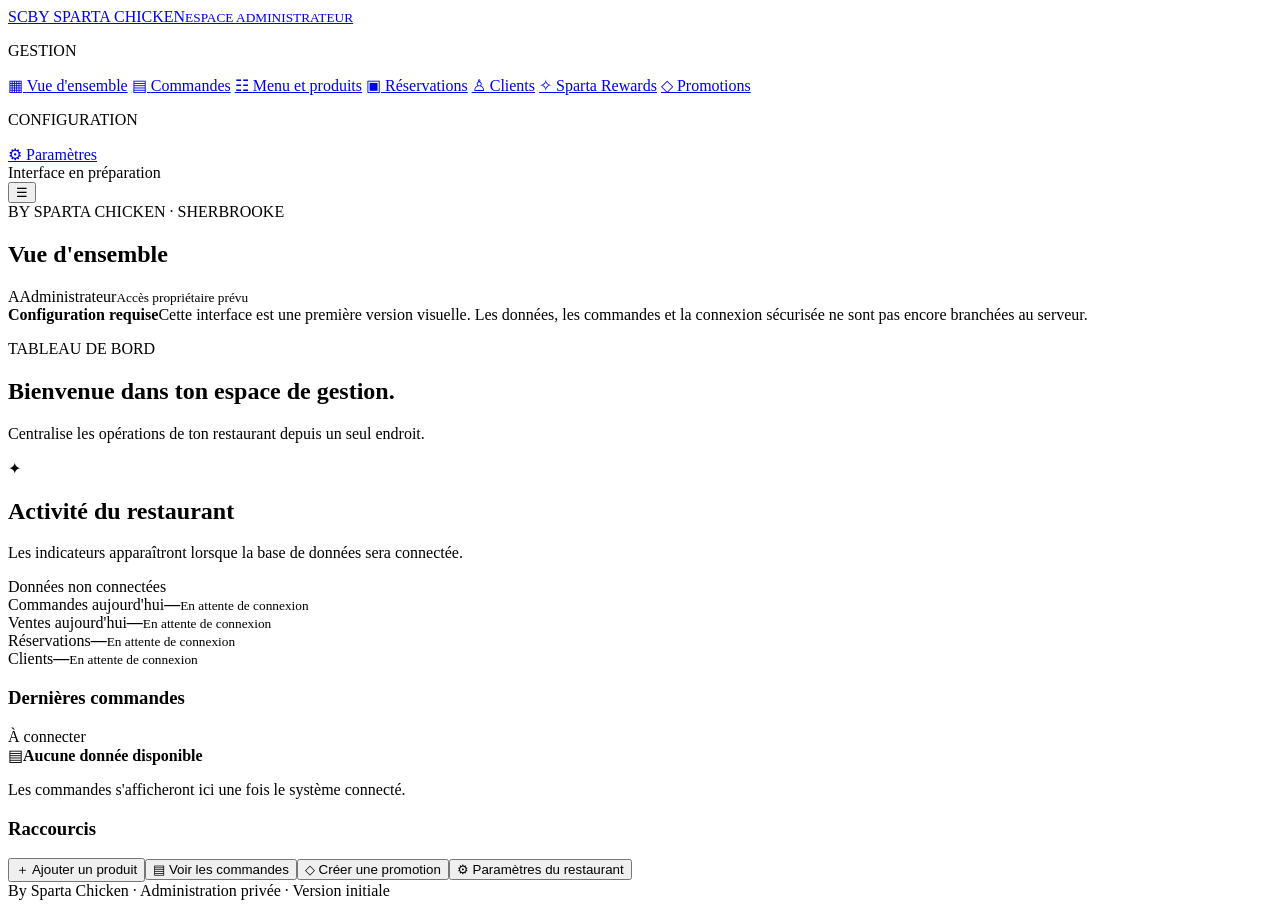
==== admin/index.html @ ffa769b5 "Add initial restaurant admin interface scaffold" ====
<!doctype html>
<html lang="fr">
<head>
  <meta charset="utf-8">
  <meta name="viewport" content="width=device-width,initial-scale=1">
  <meta name="robots" content="noindex,nofollow">
  <meta name="theme-color" content="#111111">
  <title>Administration | By Sparta Chicken</title>
  <link rel="stylesheet" href="admin.css">
</head>
<body>
  <main class="shell">
    <aside class="sidebar" id="sidebar">
      <a class="brand" href="index.html"><span class="brand-mark">SC</span><span>BY SPARTA CHICKEN<small>ESPACE ADMINISTRATEUR</small></span></a>
      <p class="nav-label">GESTION</p>
      <nav aria-label="Navigation administration">
        <a class="nav-link active" href="#overview" data-view="overview">▦ <span>Vue d'ensemble</span></a>
        <a class="nav-link" href="#orders" data-view="orders">▤ <span>Commandes</span></a>
        <a class="nav-link" href="#menu" data-view="menu">☷ <span>Menu et produits</span></a>
        <a class="nav-link" href="#reservations" data-view="reservations">▣ <span>Réservations</span></a>
        <a class="nav-link" href="#customers" data-view="customers">♙ <span>Clients</span></a>
        <a class="nav-link" href="#loyalty" data-view="loyalty">✧ <span>Sparta Rewards</span></a>
        <a class="nav-link" href="#promotions" data-view="promotions">◇ <span>Promotions</span></a>
      </nav>
      <p class="nav-label">CONFIGURATION</p>
      <nav><a class="nav-link" href="#settings" data-view="settings">⚙ <span>Paramètres</span></a></nav>
      <div class="sidebar-foot"><span class="status-dot"></span> Interface en préparation</div>
    </aside>
    <section class="main">
      <header class="topbar">
        <button class="menu-toggle" id="menuToggle" aria-label="Ouvrir le menu">☰</button>
        <div><span class="eyebrow">BY SPARTA CHICKEN · SHERBROOKE</span><h1 id="pageTitle">Vue d'ensemble</h1></div>
        <div class="admin-chip"><span class="avatar">A</span><span>Administrateur<small>Accès propriétaire prévu</small></span></div>
      </header>
      <div class="notice"><strong>Configuration requise</strong><span>Cette interface est une première version visuelle. Les données, les commandes et la connexion sécurisée ne sont pas encore branchées au serveur.</span></div>
      <section class="content" id="overview" data-panel="overview">
        <div class="welcome"><div><p class="eyebrow">TABLEAU DE BORD</p><h2>Bienvenue dans ton espace de gestion.</h2><p>Centralise les opérations de ton restaurant depuis un seul endroit.</p></div><span class="welcome-icon">✦</span></div>
        <div class="section-heading"><div><h2>Activité du restaurant</h2><p>Les indicateurs apparaîtront lorsque la base de données sera connectée.</p></div><span class="pill">Données non connectées</span></div>
        <div class="metrics">
          <article class="metric"><span>Commandes aujourd'hui</span><strong>—</strong><small>En attente de connexion</small></article>
          <article class="metric"><span>Ventes aujourd'hui</span><strong>—</strong><small>En attente de connexion</small></article>
          <article class="metric"><span>Réservations</span><strong>—</strong><small>En attente de connexion</small></article>
          <article class="metric"><span>Clients</span><strong>—</strong><small>En attente de connexion</small></article>
        </div>
        <div class="lower-grid"><article class="panel"><div class="panel-head"><h3>Dernières commandes</h3><span>À connecter</span></div><div class="empty"><span>▤</span><strong>Aucune donnée disponible</strong><p>Les commandes s'afficheront ici une fois le système connecté.</p></div></article><article class="panel"><div class="panel-head"><h3>Raccourcis</h3></div><div class="shortcuts"><button data-view="menu">＋ Ajouter un produit</button><button data-view="orders">▤ Voir les commandes</button><button data-view="promotions">◇ Créer une promotion</button><button data-view="settings">⚙ Paramètres du restaurant</button></div></article></div>
      </section>
      <section class="content placeholder" id="otherPanel" hidden><div class="welcome"><div><p class="eyebrow">ESPACE ADMINISTRATEUR</p><h2 id="otherTitle">Gestion</h2><p id="otherDescription">Ce module sera activé lors de la connexion du backend sécurisé.</p></div><span class="welcome-icon">✦</span></div><div class="panel empty-state"><span>◷</span><strong>Module en préparation</strong><p>Cette section est prévue dans l'administration. Aucune donnée fictive ni action non connectée n'est présentée comme fonctionnelle.</p></div></section>
      <footer>By Sparta Chicken · Administration privée · Version initiale</footer>
    </section>
  </main>
  <script src="admin.js"></script>
</body>
</html>
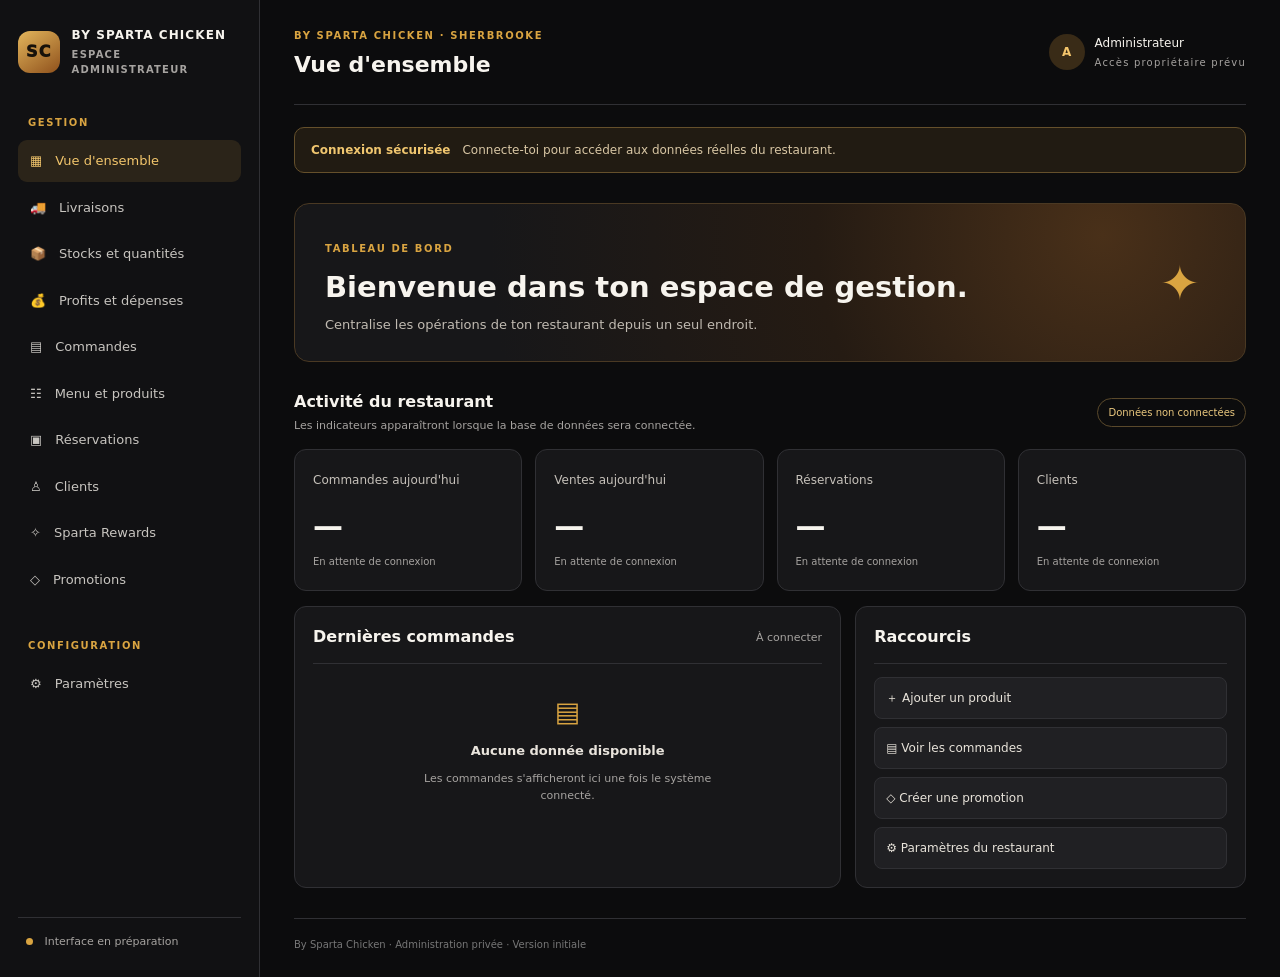
==== commit e7ae36ce: "Ajouter les sections de gestion à la navigation" ====
--- a/admin/index.html
+++ b/admin/index.html
@@ -15,6 +15,9 @@
       <p class="nav-label">GESTION</p>
       <nav aria-label="Navigation administration">
         <a class="nav-link active" href="#overview" data-view="overview">▦ <span>Vue d'ensemble</span></a>
+        <a class="nav-link" href="#deliveries" data-view="deliveries">🚚 <span>Livraisons</span></a>
+        <a class="nav-link" href="#inventory" data-view="inventory">📦 <span>Stocks et quantités</span></a>
+        <a class="nav-link" href="#profit" data-view="profit">💰 <span>Profits et dépenses</span></a>
         <a class="nav-link" href="#orders" data-view="orders">▤ <span>Commandes</span></a>
         <a class="nav-link" href="#menu" data-view="menu">☷ <span>Menu et produits</span></a>
         <a class="nav-link" href="#reservations" data-view="reservations">▣ <span>Réservations</span></a>
@@ -32,7 +35,7 @@
         <div><span class="eyebrow">BY SPARTA CHICKEN · SHERBROOKE</span><h1 id="pageTitle">Vue d'ensemble</h1></div>
         <div class="admin-chip"><span class="avatar">A</span><span>Administrateur<small>Accès propriétaire prévu</small></span></div>
       </header>
-      <div class="notice"><strong>Configuration requise</strong><span>Cette interface est une première version visuelle. Les données, les commandes et la connexion sécurisée ne sont pas encore branchées au serveur.</span></div>
+      <div class="notice" id="systemNotice"><strong>Connexion sécurisée</strong><span>Connecte-toi pour accéder aux données réelles du restaurant.</span></div>
       <section class="content" id="overview" data-panel="overview">
         <div class="welcome"><div><p class="eyebrow">TABLEAU DE BORD</p><h2>Bienvenue dans ton espace de gestion.</h2><p>Centralise les opérations de ton restaurant depuis un seul endroit.</p></div><span class="welcome-icon">✦</span></div>
         <div class="section-heading"><div><h2>Activité du restaurant</h2><p>Les indicateurs apparaîtront lorsque la base de données sera connectée.</p></div><span class="pill">Données non connectées</span></div>
--- a/admin/admin.css
+++ b/admin/admin.css
@@ -0,0 +1 @@
+:root{color-scheme:dark;--bg:#0c0c0d;--panel:#171719;--panel2:#202023;--line:#303034;--text:#f7f4ee;--muted:#a6a3a0;--gold:#d9a441;--red:#a72b25}*{box-sizing:border-box}body{margin:0;background:var(--bg);color:var(--text);font:15px/1.5 Inter,ui-sans-serif,system-ui,-apple-system,"Segoe UI",sans-serif}.shell{min-height:100vh;display:grid;grid-template-columns:260px 1fr}.sidebar{background:#111113;border-right:1px solid var(--line);padding:26px 18px;display:flex;flex-direction:column;min-height:100vh}.brand{display:flex;align-items:center;gap:12px;color:var(--text);text-decoration:none;font-size:12px;font-weight:850;letter-spacing:.09em}.brand-mark{display:grid;place-items:center;width:42px;height:42px;border-radius:12px;background:linear-gradient(145deg,#e3b65c,#8f511c);color:#17110a;font-weight:950;font-size:16px}.brand small,.admin-chip small{display:block;color:var(--muted);font-size:10px;letter-spacing:.12em;margin-top:3px}.nav-label,.eyebrow{font-size:10px;letter-spacing:.16em;color:var(--gold);font-weight:800}.nav-label{margin:38px 10px 10px}.sidebar nav{display:grid;gap:5px}.nav-link{display:flex;align-items:center;gap:13px;padding:11px 12px;border-radius:9px;color:#c8c5c0;text-decoration:none;font-size:13px}.nav-link:hover,.nav-link.active{background:#2b2419;color:#f3c66c}.sidebar-foot{margin-top:auto;padding:16px 8px 0;color:var(--muted);font-size:11px;border-top:1px solid var(--line)}.status-dot{display:inline-block;width:7px;height:7px;border-radius:50%;background:var(--gold);margin-right:8px}.main{min-width:0;padding:0 34px;max-width:1600px;width:100%;margin:auto}.topbar{height:105px;display:flex;align-items:center;justify-content:space-between;border-bottom:1px solid var(--line);gap:15px}.topbar h1{font-size:22px;margin:2px 0 0}.admin-chip{display:flex;align-items:center;gap:10px;font-size:12px}.avatar{display:grid;place-items:center;background:#392b17;color:#f4c56c;border-radius:50%;width:36px;height:36px;font-weight:800}.menu-toggle{display:none;background:none;border:1px solid var(--line);color:white;border-radius:8px;padding:8px}.notice{display:flex;gap:12px;align-items:flex-start;margin:22px 0;padding:13px 16px;border:1px solid #65502b;background:#211b12;border-radius:10px;color:#d9c7a5;font-size:12px}.notice strong{color:#f0c66f;white-space:nowrap}.content{padding:8px 0 30px}.welcome{display:flex;justify-content:space-between;align-items:center;padding:27px 30px;border-radius:15px;background:radial-gradient(circle at 85% 20%,#493019 0,#251b13 35%,#171719 75%);border:1px solid #4a3923}.welcome h2{font-size:clamp(21px,3vw,29px);margin:5px 0}.welcome p:not(.eyebrow){color:#c1bbb2;margin:5px 0 0;font-size:13px}.welcome-icon{font-size:48px;color:var(--gold);padding:0 15px}.section-heading,.panel-head{display:flex;align-items:center;justify-content:space-between;gap:12px}.section-heading{margin:28px 0 14px}.section-heading h2,.panel h3{margin:0;font-size:16px}.section-heading p,.panel-head span{margin:4px 0 0;color:var(--muted);font-size:11px}.pill{border:1px solid #5a492b;color:#e9c77e;border-radius:30px;padding:6px 10px;font-size:10px}.metrics{display:grid;grid-template-columns:repeat(4,1fr);gap:13px}.metric,.panel{background:var(--panel);border:1px solid var(--line);border-radius:12px;padding:18px}.metric span{color:#c6c1ba;font-size:12px}.metric strong{display:block;font-size:30px;margin:13px 0 1px}.metric small{font-size:10px;color:var(--muted)}.lower-grid{display:grid;grid-template-columns:1.4fr 1fr;gap:14px;margin-top:15px}.panel-head{padding-bottom:14px;border-bottom:1px solid var(--line)}.empty{min-height:180px;display:flex;flex-direction:column;justify-content:center;align-items:center;text-align:center;color:var(--muted);padding:20px}.empty>span,.empty-state>span{font-size:27px;color:var(--gold);margin-bottom:8px}.empty strong,.empty-state strong{color:#e9e4dc;font-size:13px}.empty p,.empty-state p{font-size:11px;max-width:330px}.shortcuts{display:grid;gap:8px;padding-top:13px}.shortcuts button{background:var(--panel2);border:1px solid var(--line);border-radius:8px;color:#e8e3da;text-align:left;padding:11px;cursor:pointer;font:inherit;font-size:12px}.shortcuts button:hover{border-color:var(--gold);color:#f2c66d}.placeholder{min-height:55vh}.empty-state{margin-top:20px;min-height:260px;display:flex;align-items:center;justify-content:center;flex-direction:column;text-align:center}footer{padding:18px 0 25px;color:#777;font-size:10px;border-top:1px solid var(--line)}[hidden]{display:none!important}@media(max-width:900px){.shell{grid-template-columns:1fr}.sidebar{position:fixed;z-index:5;left:-280px;top:0;width:260px;transition:left .2s;box-shadow:15px 0 35px #0008}.sidebar.open{left:0}.main{padding:0 20px}.menu-toggle{display:block}.topbar{height:85px}.metrics{grid-template-columns:repeat(2,1fr)}}@media(max-width:560px){.main{padding:0 14px}.admin-chip>span:last-child{display:none}.notice{display:block}.notice strong{display:block;margin-bottom:4px}.welcome{padding:22px 18px}.welcome-icon{font-size:32px;padding:0}.lower-grid{grid-template-columns:1fr}.section-heading{align-items:flex-start;flex-direction:column}.metrics{gap:8px}.metric{padding:13px}.metric strong{font-size:25px}}
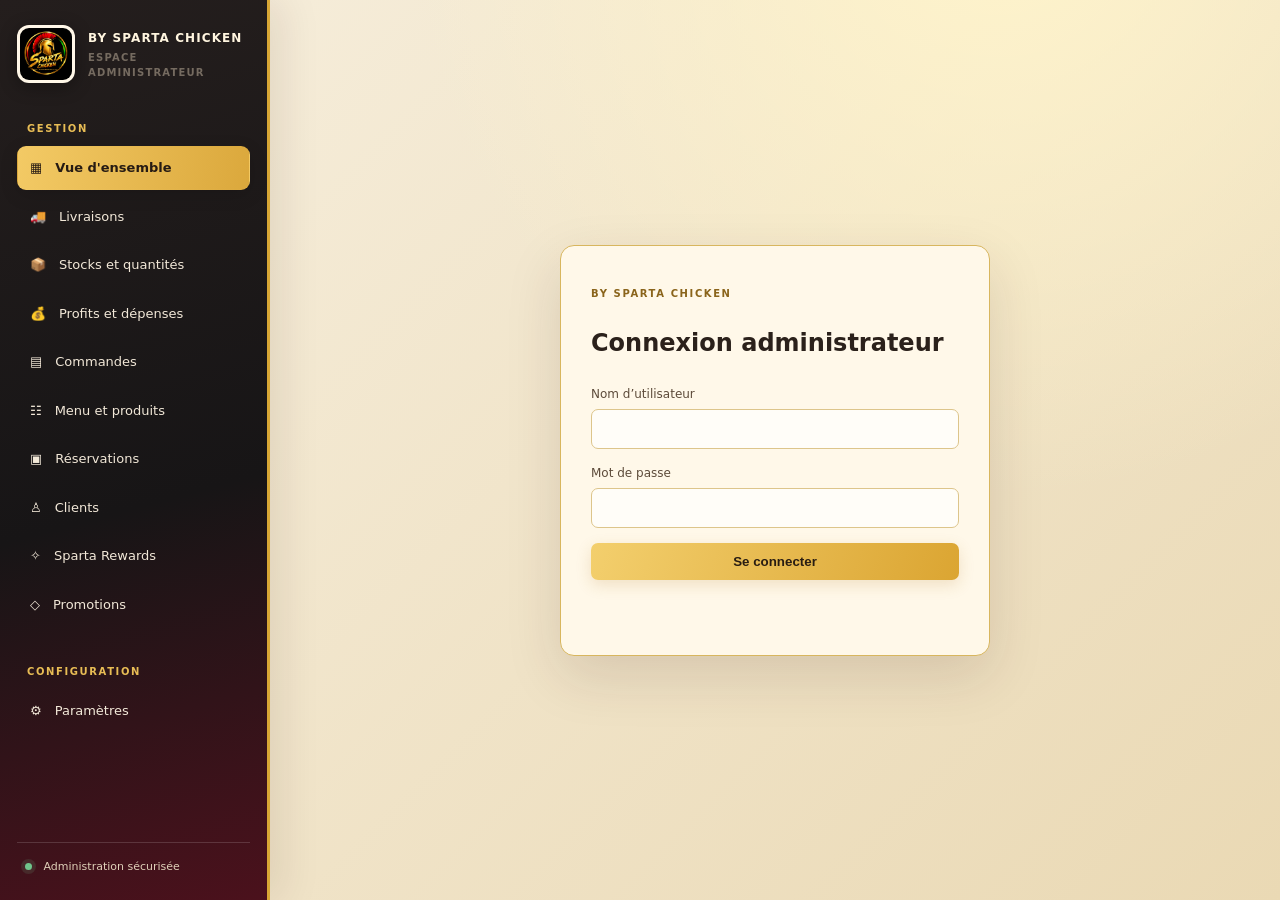
==== commit 2a69051b: "Use Sparta Chicken logo in admin sidebar" ====
--- a/admin/index.html
+++ b/admin/index.html
@@ -4,14 +4,14 @@
   <meta charset="utf-8">
   <meta name="viewport" content="width=device-width,initial-scale=1">
   <meta name="robots" content="noindex,nofollow">
-  <meta name="theme-color" content="#111111">
+  <meta name="theme-color" content="#e0ad36">
   <title>Administration | By Sparta Chicken</title>
   <link rel="stylesheet" href="admin.css">
 </head>
 <body>
   <main class="shell">
     <aside class="sidebar" id="sidebar">
-      <a class="brand" href="index.html"><span class="brand-mark">SC</span><span>BY SPARTA CHICKEN<small>ESPACE ADMINISTRATEUR</small></span></a>
+      <a class="brand" href="index.html"><img class="brand-logo" src="../sparta-chicken-logo.jpg" alt="Logo Sparta Chicken"><span>BY SPARTA CHICKEN<small>ESPACE ADMINISTRATEUR</small></span></a>
       <p class="nav-label">GESTION</p>
       <nav aria-label="Navigation administration">
         <a class="nav-link active" href="#overview" data-view="overview">▦ <span>Vue d'ensemble</span></a>
@@ -27,7 +27,7 @@
       </nav>
       <p class="nav-label">CONFIGURATION</p>
       <nav><a class="nav-link" href="#settings" data-view="settings">⚙ <span>Paramètres</span></a></nav>
-      <div class="sidebar-foot"><span class="status-dot"></span> Interface en préparation</div>
+      <div class="sidebar-foot"><span class="status-dot"></span> Administration sécurisée</div>
     </aside>
     <section class="main">
       <header class="topbar">
--- a/admin/admin.css
+++ b/admin/admin.css
@@ -1 +1,35 @@
-:root{color-scheme:dark;--bg:#0c0c0d;--panel:#171719;--panel2:#202023;--line:#303034;--text:#f7f4ee;--muted:#a6a3a0;--gold:#d9a441;--red:#a72b25}*{box-sizing:border-box}body{margin:0;background:var(--bg);color:var(--text);font:15px/1.5 Inter,ui-sans-serif,system-ui,-apple-system,"Segoe UI",sans-serif}.shell{min-height:100vh;display:grid;grid-template-columns:260px 1fr}.sidebar{background:#111113;border-right:1px solid var(--line);padding:26px 18px;display:flex;flex-direction:column;min-height:100vh}.brand{display:flex;align-items:center;gap:12px;color:var(--text);text-decoration:none;font-size:12px;font-weight:850;letter-spacing:.09em}.brand-mark{display:grid;place-items:center;width:42px;height:42px;border-radius:12px;background:linear-gradient(145deg,#e3b65c,#8f511c);color:#17110a;font-weight:950;font-size:16px}.brand small,.admin-chip small{display:block;color:var(--muted);font-size:10px;letter-spacing:.12em;margin-top:3px}.nav-label,.eyebrow{font-size:10px;letter-spacing:.16em;color:var(--gold);font-weight:800}.nav-label{margin:38px 10px 10px}.sidebar nav{display:grid;gap:5px}.nav-link{display:flex;align-items:center;gap:13px;padding:11px 12px;border-radius:9px;color:#c8c5c0;text-decoration:none;font-size:13px}.nav-link:hover,.nav-link.active{background:#2b2419;color:#f3c66c}.sidebar-foot{margin-top:auto;padding:16px 8px 0;color:var(--muted);font-size:11px;border-top:1px solid var(--line)}.status-dot{display:inline-block;width:7px;height:7px;border-radius:50%;background:var(--gold);margin-right:8px}.main{min-width:0;padding:0 34px;max-width:1600px;width:100%;margin:auto}.topbar{height:105px;display:flex;align-items:center;justify-content:space-between;border-bottom:1px solid var(--line);gap:15px}.topbar h1{font-size:22px;margin:2px 0 0}.admin-chip{display:flex;align-items:center;gap:10px;font-size:12px}.avatar{display:grid;place-items:center;background:#392b17;color:#f4c56c;border-radius:50%;width:36px;height:36px;font-weight:800}.menu-toggle{display:none;background:none;border:1px solid var(--line);color:white;border-radius:8px;padding:8px}.notice{display:flex;gap:12px;align-items:flex-start;margin:22px 0;padding:13px 16px;border:1px solid #65502b;background:#211b12;border-radius:10px;color:#d9c7a5;font-size:12px}.notice strong{color:#f0c66f;white-space:nowrap}.content{padding:8px 0 30px}.welcome{display:flex;justify-content:space-between;align-items:center;padding:27px 30px;border-radius:15px;background:radial-gradient(circle at 85% 20%,#493019 0,#251b13 35%,#171719 75%);border:1px solid #4a3923}.welcome h2{font-size:clamp(21px,3vw,29px);margin:5px 0}.welcome p:not(.eyebrow){color:#c1bbb2;margin:5px 0 0;font-size:13px}.welcome-icon{font-size:48px;color:var(--gold);padding:0 15px}.section-heading,.panel-head{display:flex;align-items:center;justify-content:space-between;gap:12px}.section-heading{margin:28px 0 14px}.section-heading h2,.panel h3{margin:0;font-size:16px}.section-heading p,.panel-head span{margin:4px 0 0;color:var(--muted);font-size:11px}.pill{border:1px solid #5a492b;color:#e9c77e;border-radius:30px;padding:6px 10px;font-size:10px}.metrics{display:grid;grid-template-columns:repeat(4,1fr);gap:13px}.metric,.panel{background:var(--panel);border:1px solid var(--line);border-radius:12px;padding:18px}.metric span{color:#c6c1ba;font-size:12px}.metric strong{display:block;font-size:30px;margin:13px 0 1px}.metric small{font-size:10px;color:var(--muted)}.lower-grid{display:grid;grid-template-columns:1.4fr 1fr;gap:14px;margin-top:15px}.panel-head{padding-bottom:14px;border-bottom:1px solid var(--line)}.empty{min-height:180px;display:flex;flex-direction:column;justify-content:center;align-items:center;text-align:center;color:var(--muted);padding:20px}.empty>span,.empty-state>span{font-size:27px;color:var(--gold);margin-bottom:8px}.empty strong,.empty-state strong{color:#e9e4dc;font-size:13px}.empty p,.empty-state p{font-size:11px;max-width:330px}.shortcuts{display:grid;gap:8px;padding-top:13px}.shortcuts button{background:var(--panel2);border:1px solid var(--line);border-radius:8px;color:#e8e3da;text-align:left;padding:11px;cursor:pointer;font:inherit;font-size:12px}.shortcuts button:hover{border-color:var(--gold);color:#f2c66d}.placeholder{min-height:55vh}.empty-state{margin-top:20px;min-height:260px;display:flex;align-items:center;justify-content:center;flex-direction:column;text-align:center}footer{padding:18px 0 25px;color:#777;font-size:10px;border-top:1px solid var(--line)}[hidden]{display:none!important}@media(max-width:900px){.shell{grid-template-columns:1fr}.sidebar{position:fixed;z-index:5;left:-280px;top:0;width:260px;transition:left .2s;box-shadow:15px 0 35px #0008}.sidebar.open{left:0}.main{padding:0 20px}.menu-toggle{display:block}.topbar{height:85px}.metrics{grid-template-columns:repeat(2,1fr)}}@media(max-width:560px){.main{padding:0 14px}.admin-chip>span:last-child{display:none}.notice{display:block}.notice strong{display:block;margin-bottom:4px}.welcome{padding:22px 18px}.welcome-icon{font-size:32px;padding:0}.lower-grid{grid-template-columns:1fr}.section-heading{align-items:flex-start;flex-direction:column}.metrics{gap:8px}.metric{padding:13px}.metric strong{font-size:25px}}+:root{color-scheme:dark;--bg:#0c0c0d;--panel:#171719;--panel2:#202023;--line:#303034;--text:#f7f4ee;--muted:#a6a3a0;--gold:#d9a441;--red:#a72b25}*{box-sizing:border-box}body{margin:0;background:var(--bg);color:var(--text);font:15px/1.5 Inter,ui-sans-serif,system-ui,-apple-system,"Segoe UI",sans-serif}.shell{min-height:100vh;display:grid;grid-template-columns:260px 1fr}.sidebar{background:#111113;border-right:1px solid var(--line);padding:26px 18px;display:flex;flex-direction:column;min-height:100vh}.brand{display:flex;align-items:center;gap:12px;color:var(--text);text-decoration:none;font-size:12px;font-weight:850;letter-spacing:.09em}.brand-mark{display:grid;place-items:center;width:42px;height:42px;border-radius:12px;background:linear-gradient(145deg,#e3b65c,#8f511c);color:#17110a;font-weight:950;font-size:16px}.brand small,.admin-chip small{display:block;color:var(--muted);font-size:10px;letter-spacing:.12em;margin-top:3px}.nav-label,.eyebrow{font-size:10px;letter-spacing:.16em;color:var(--gold);font-weight:800}.nav-label{margin:38px 10px 10px}.sidebar nav{display:grid;gap:5px}.nav-link{display:flex;align-items:center;gap:13px;padding:11px 12px;border-radius:9px;color:#c8c5c0;text-decoration:none;font-size:13px}.nav-link:hover,.nav-link.active{background:#2b2419;color:#f3c66c}.sidebar-foot{margin-top:auto;padding:16px 8px 0;color:var(--muted);font-size:11px;border-top:1px solid var(--line)}.status-dot{display:inline-block;width:7px;height:7px;border-radius:50%;background:var(--gold);margin-right:8px}.main{min-width:0;padding:0 34px;max-width:1600px;width:100%;margin:auto}.topbar{height:105px;display:flex;align-items:center;justify-content:space-between;border-bottom:1px solid var(--line);gap:15px}.topbar h1{font-size:22px;margin:2px 0 0}.admin-chip{display:flex;align-items:center;gap:10px;font-size:12px}.avatar{display:grid;place-items:center;background:#392b17;color:#f4c56c;border-radius:50%;width:36px;height:36px;font-weight:800}.menu-toggle{display:none;background:none;border:1px solid var(--line);color:white;border-radius:8px;padding:8px}.notice{display:flex;gap:12px;align-items:flex-start;margin:22px 0;padding:13px 16px;border:1px solid #65502b;background:#211b12;border-radius:10px;color:#d9c7a5;font-size:12px}.notice strong{color:#f0c66f;white-space:nowrap}.content{padding:8px 0 30px}.welcome{display:flex;justify-content:space-between;align-items:center;padding:27px 30px;border-radius:15px;background:radial-gradient(circle at 85% 20%,#493019 0,#251b13 35%,#171719 75%);border:1px solid #4a3923}.welcome h2{font-size:clamp(21px,3vw,29px);margin:5px 0}.welcome p:not(.eyebrow){color:#c1bbb2;margin:5px 0 0;font-size:13px}.welcome-icon{font-size:48px;color:var(--gold);padding:0 15px}.section-heading,.panel-head{display:flex;align-items:center;justify-content:space-between;gap:12px}.section-heading{margin:28px 0 14px}.section-heading h2,.panel h3{margin:0;font-size:16px}.section-heading p,.panel-head span{margin:4px 0 0;color:var(--muted);font-size:11px}.pill{border:1px solid #5a492b;color:#e9c77e;border-radius:30px;padding:6px 10px;font-size:10px}.metrics{display:grid;grid-template-columns:repeat(4,1fr);gap:13px}.metric,.panel{background:var(--panel);border:1px solid var(--line);border-radius:12px;padding:18px}.metric span{color:#c6c1ba;font-size:12px}.metric strong{display:block;font-size:30px;margin:13px 0 1px}.metric small{font-size:10px;color:var(--muted)}.lower-grid{display:grid;grid-template-columns:1.4fr 1fr;gap:14px;margin-top:15px}.panel-head{padding-bottom:14px;border-bottom:1px solid var(--line)}.empty{min-height:180px;display:flex;flex-direction:column;justify-content:center;align-items:center;text-align:center;color:var(--muted);padding:20px}.empty>span,.empty-state>span{font-size:27px;color:var(--gold);margin-bottom:8px}.empty strong,.empty-state strong{color:#e9e4dc;font-size:13px}.empty p,.empty-state p{font-size:11px;max-width:330px}.shortcuts{display:grid;gap:8px;padding-top:13px}.shortcuts button{background:var(--panel2);border:1px solid var(--line);border-radius:8px;color:#e8e3da;text-align:left;padding:11px;cursor:pointer;font:inherit;font-size:12px}.shortcuts button:hover{border-color:var(--gold);color:#f2c66d}.placeholder{min-height:55vh}.empty-state{margin-top:20px;min-height:260px;display:flex;align-items:center;justify-content:center;flex-direction:column;text-align:center}footer{padding:18px 0 25px;color:#777;font-size:10px;border-top:1px solid var(--line)}[hidden]{display:none!important}@media(max-width:900px){.shell{grid-template-columns:1fr}.sidebar{position:fixed;z-index:5;left:-280px;top:0;width:260px;transition:left .2s;box-shadow:15px 0 35px #0008}.sidebar.open{left:0}.main{padding:0 20px}.menu-toggle{display:block}.topbar{height:85px}.metrics{grid-template-columns:repeat(2,1fr)}}@media(max-width:560px){.main{padding:0 14px}.admin-chip>span:last-child{display:none}.notice{display:block}.notice strong{display:block;margin-bottom:4px}.welcome{padding:22px 18px}.welcome-icon{font-size:32px;padding:0}.lower-grid{grid-template-columns:1fr}.section-heading{align-items:flex-start;flex-direction:column}.metrics{gap:8px}.metric{padding:13px}.metric strong{font-size:25px}}
+.module{padding:24px 0 45px}.module h3{margin:28px 0 12px;font-size:16px}.data-form{display:grid;grid-template-columns:repeat(auto-fit,minmax(190px,1fr));gap:12px;padding:18px;background:var(--panel);border:1px solid var(--line);border-radius:12px}.data-form label,.login-box label{display:grid;gap:6px;color:#c6c1ba;font-size:12px}.data-form input,.data-form select,.table-wrap select,.login-box input{width:100%;padding:10px;border:1px solid var(--line);border-radius:7px;background:#101012;color:#fff;font:inherit}.primary{align-self:end;padding:11px 16px;border:0;border-radius:7px;background:#d9a441;color:#17110a;font-weight:800;cursor:pointer}.table-wrap{overflow:auto;border:1px solid var(--line);border-radius:10px;background:var(--panel)}table{width:100%;border-collapse:collapse;font-size:12px}th,td{text-align:left;padding:12px;border-bottom:1px solid var(--line);white-space:nowrap}th{color:#e7bf68;background:#211b12}.low,.error{color:#ff827b}.notice-inline{padding:12px;border:1px solid var(--line);border-radius:8px;color:#d5c5a3;font-size:12px}.login-box{max-width:430px;margin:12vh auto;padding:30px;background:var(--panel);border:1px solid var(--line);border-radius:14px}.login-box h1{font-size:24px}.login-box form{display:grid;gap:15px}.form-result{grid-column:1/-1;color:#f2c66d;font-size:12px}.check{display:flex!important;align-items:center}.check input{width:auto}.metrics{margin:20px 0}.table-wrap+ h3{margin-top:28px}@media(max-width:600px){.data-form{grid-template-columns:1fr}.login-box{margin:6vh 14px}}
+
+/* Premium Sparta gold / burgundy admin theme */
+:root{color-scheme:light;--bg:#f5edda;--panel:#fffaf0;--panel2:#f2e5c9;--line:#dfc78e;--text:#211d1a;--muted:#756b60;--gold:#e0ad36;--red:#741d2a;--red2:#4b111c;--ink:#211d1d}
+body{background:radial-gradient(ellipse at 78% -10%,#fff4cb 0,transparent 42%),linear-gradient(135deg,#f7efdE,#ead9b4);color:var(--text)}
+.shell{background:transparent;grid-template-columns:270px minmax(0,1fr)}
+.sidebar{background:linear-gradient(165deg,#241e1d 0%,#171516 56%,#4b111c 100%);border-right:3px solid #d8a735;box-shadow:12px 0 38px #32190e18;padding:25px 17px}
+.brand{color:#fff5df;gap:13px;font-size:12px}.brand-mark{width:52px;height:52px;border-radius:15px;background:linear-gradient(145deg,#f5d477,#bf8122);box-shadow:0 5px 18px #0005}
+.brand-logo{width:58px;height:58px;object-fit:contain;border-radius:12px;background:#fff7e8;padding:3px;box-shadow:0 4px 18px #0005}
+.nav-label{color:#e8bd55}.nav-link{color:#f2e8d8;border:1px solid transparent;transition:transform .22s,background .22s,border-color .22s,color .22s}.nav-link:hover{transform:translateX(4px);background:#ffffff12;border-color:#d8a73555;color:#ffda7b}.nav-link.active{background:linear-gradient(100deg,#f3ca65,#dba83c);color:#261b13;box-shadow:0 5px 18px #0002;font-weight:800}
+.sidebar-foot{color:#dfd0b8;border-color:#ffffff26}.status-dot{background:#70c58b;box-shadow:0 0 0 4px #70c58b22}
+.main{max-width:none;padding:0 clamp(16px,3vw,42px);background:transparent}
+.topbar{border-bottom:1px solid #d6bd82}.topbar h1{color:#251e19;font-size:clamp(21px,2vw,28px)}.admin-chip{color:#3b3026}.avatar{background:linear-gradient(145deg,#7d1e2b,#49101b);color:#ffe6a5}
+.menu-toggle{color:#4c1920;border-color:#d8bd80}
+.notice{background:#fff8e8;border:1px solid #d9bd79;color:#594832;box-shadow:0 7px 24px #56340c0c}.notice strong{color:#761d2b}
+.welcome{position:relative;overflow:hidden;background:linear-gradient(110deg,#fff9ec 0%,#f8e7bc 65%,#eed18a 100%);border:1px solid #d7ae52;box-shadow:0 12px 32px #5a341514;color:#211b17;animation:riseIn .55s both}
+.welcome:after{content:"";position:absolute;right:-60px;bottom:-145px;width:310px;height:240px;border:28px solid #791e2b;border-radius:50%;opacity:.09;transform:rotate(-22deg)}
+.welcome h2{color:#241b17}.welcome p:not(.eyebrow){color:#685745}.welcome-icon{color:#8a202c;text-shadow:0 5px 20px #a16d2633}
+.eyebrow{color:#8a641b}.section-heading h2,.panel h3{color:#2b211b}.section-heading p,.panel-head span{color:#7c6c58}
+.pill{background:#fff5dc;border-color:#d8b65e;color:#771e2b}
+.metric,.panel{background:linear-gradient(145deg,#fffdf7,#fff4dd);border:1px solid #dfc88f;box-shadow:0 7px 22px #5a34120d;transition:transform .22s,box-shadow .22s,border-color .22s;animation:riseIn .5s both}
+.metric:hover,.panel:hover{transform:translateY(-3px);box-shadow:0 13px 30px #5a34121a;border-color:#c99b39}
+.metric span{color:#74614c}.metric strong{color:#741d2a}.metric small{color:#8a7b67}
+.panel-head{border-color:#eadbb9}.empty{color:#887966}.empty strong,.empty-state strong{color:#34271f}
+.shortcuts button{background:#fff8e9;border-color:#e2c98e;color:#4b3328;transition:all .2s}.shortcuts button:hover{background:#761d2b;color:#fff2d2;border-color:#761d2b;transform:translateX(3px)}
+footer{border-color:#d7c18e;color:#78664e}
+.module h3{color:#34251e}.data-form{background:#fff9ed;border-color:#dec68b;box-shadow:0 8px 24px #5a34120b}.data-form label,.login-box label{color:#5d4b3a}.data-form input,.data-form select,.table-wrap select,.login-box input{background:#fffdf8;color:#2b211b;border-color:#ddc58b}.primary{background:linear-gradient(110deg,#f3cf6d,#dba532);color:#291d12;box-shadow:0 5px 15px #b17b2430;transition:transform .2s,filter .2s}.primary:hover{transform:translateY(-2px);filter:brightness(1.04)}
+.table-wrap{background:#fffaf0;border-color:#dfc78e}th{background:#f3e3bd;color:#761d2b}td{border-color:#eee1c6;color:#3b3026}
+.notice-inline{background:#fff7e6;border-color:#dfc78e;color:#6b5338}
+.login-box{background:#fff8e9;border-color:#d8b65e;box-shadow:0 20px 55px #3a201b22;color:#2b211b}
+@keyframes riseIn{from{opacity:0;transform:translateY(12px)}to{opacity:1;transform:translateY(0)}}
+@media(prefers-reduced-motion:reduce){*,*:before,*:after{animation:none!important;transition:none!important;scroll-behavior:auto!important}}
+@media(max-width:900px){.sidebar{box-shadow:18px 0 50px #160d0d55}.main{padding:0 18px}}
+@media(max-width:560px){.brand-logo{width:48px;height:48px}.welcome{border-radius:13px}}
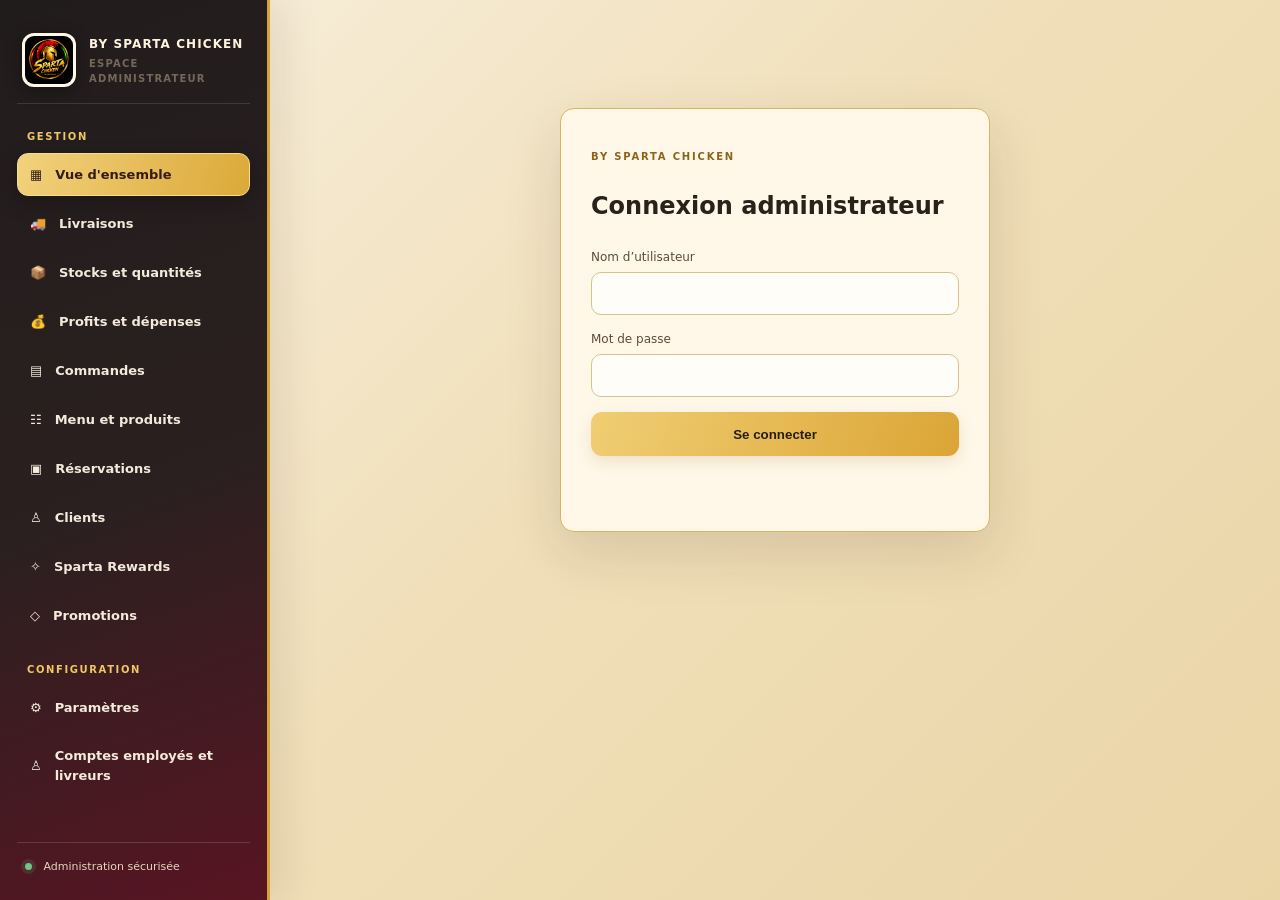
==== commit e6c28718: "Link staff account management from owner dashboard" ====
--- a/admin/index.html
+++ b/admin/index.html
@@ -26,7 +26,8 @@
         <a class="nav-link" href="#promotions" data-view="promotions">◇ <span>Promotions</span></a>
       </nav>
       <p class="nav-label">CONFIGURATION</p>
-      <nav><a class="nav-link" href="#settings" data-view="settings">⚙ <span>Paramètres</span></a></nav>
+      <nav><a class="nav-link" href="#settings" data-view="settings">⚙ <span>Paramètres</span></a>
+        <a class="nav-link" href="staff.html">♙ <span>Comptes employés et livreurs</span></a></nav>
       <div class="sidebar-foot"><span class="status-dot"></span> Administration sécurisée</div>
     </aside>
     <section class="main">
--- a/admin/admin.css
+++ b/admin/admin.css
@@ -33,3 +33,103 @@
 @media(prefers-reduced-motion:reduce){*,*:before,*:after{animation:none!important;transition:none!important;scroll-behavior:auto!important}}
 @media(max-width:900px){.sidebar{box-shadow:18px 0 50px #160d0d55}.main{padding:0 18px}}
 @media(max-width:560px){.brand-logo{width:48px;height:48px}.welcome{border-radius:13px}}
+
+
+/* ===== SPARTA SIGNATURE ADMIN — responsive layout refinement ===== */
+:root{
+ --bg:#f4e8c9;--panel:#fffaf0;--panel2:#f5e9ce;--line:#ddc58e;
+ --text:#241d19;--muted:#75685a;--gold:#e7b943;--red:#741b2b;
+ --red-deep:#4b111d;--charcoal:#282322;--cream:#fff8e9;
+}
+html{min-height:100%;scroll-behavior:smooth}
+body{min-height:100vh;background:linear-gradient(135deg,#f8f0df 0%,#f0dfb9 48%,#ead5a7 100%);color:var(--text)}
+.shell{width:100%;min-height:100vh;grid-template-columns: minmax(230px,270px) minmax(0,1fr);gap:0}
+.sidebar{position:sticky;top:0;height:100vh;min-height:100vh;overflow-y:auto;background:linear-gradient(160deg,#211c1c 0%,#2b2020 55%,#581522 100%);border-right:3px solid #d5a53c}
+.brand{padding:8px 5px 16px;border-bottom:1px solid #ffffff20}
+.brand-logo{width:54px;height:54px;flex:0 0 54px;object-fit:contain}
+.nav-label{margin:25px 10px 9px;color:#f0c765}
+.sidebar nav{gap:6px}
+.nav-link{min-height:43px;padding:10px 12px;border:1px solid transparent;border-radius:11px;color:#f4eadc;font-weight:550;transition:background .22s ease,color .22s ease,transform .22s ease,border-color .22s ease}
+.nav-link:hover{background:#ffffff12;border-color:#dcb44c55;transform:translateX(3px);color:#ffdc84}
+.nav-link.active{background:linear-gradient(110deg,#f2d27d,#dba938);color:#321c17;border-color:#f8dc91;box-shadow:0 7px 20px #10090945;font-weight:800}
+.sidebar-foot{color:#e6d5bd}
+.main{width:100%;max-width:1440px;min-width:0;margin:0 auto;padding:0 clamp(18px,3.2vw,48px)}
+.topbar{min-height:94px;height:auto;padding:16px 0;position:relative}
+.topbar h1{font-size:clamp(21px,2.1vw,29px);letter-spacing:-.035em}
+.eyebrow{letter-spacing:.18em}
+.admin-chip{background:#fff8e9;border:1px solid #dfc78e;border-radius:999px;padding:6px 12px 6px 7px;box-shadow:0 4px 14px #52320d10}
+.avatar{width:38px;height:38px;background:linear-gradient(145deg,#8a2738,#4b111d);color:#ffe8ae}
+.notice{border-radius:13px;background:#fff9eb;border-color:#dfc78e;color:#604d37;box-shadow:0 7px 20px #4d32100c}
+.notice strong{color:#791e30}
+.content{width:100%;max-width:1240px;margin:0 auto;padding:18px 0 36px}
+.welcome{min-height:170px;padding:clamp(22px,3.2vw,38px);border-radius:20px;background:linear-gradient(115deg,#fffaf0 0%,#f8e8c2 62%,#edcf83 100%);border:1px solid #d6ad53;box-shadow:0 16px 36px #4c2c1012}
+.welcome h2{font-size:clamp(24px,3vw,36px);letter-spacing:-.04em;line-height:1.12;max-width:720px}
+.welcome p:not(.eyebrow){font-size:14px;line-height:1.7}
+.welcome-icon{font-size:clamp(35px,5vw,60px);color:#761d2c}
+.section-heading{margin:30px 0 16px}
+.metrics{gap:16px}
+.metric,.panel{border-radius:16px;background:linear-gradient(145deg,#fffdf8,#fff5e1);border-color:#e2cf9f;box-shadow:0 8px 24px #51320d0b}
+.metric{padding:20px;min-height:132px}
+.metric strong{color:#741b2b;font-size:clamp(25px,2.5vw,34px);letter-spacing:-.04em}
+.panel{padding:20px}
+.module{padding:22px 0 48px}
+.module h3{font-size:17px;letter-spacing:-.02em;margin:30px 0 14px}
+.data-form{border-radius:16px;background:#fffaf0;border-color:#e0ca95;padding:20px;gap:15px}
+.data-form input,.data-form select,.table-wrap select,.login-box input{min-height:43px;border-radius:10px;background:#fffdf8;border-color:#d9c18a;color:#28201b}
+.data-form input:focus,.data-form select:focus,.table-wrap select:focus,.login-box input:focus{outline:3px solid #e7b94355;border-color:#b98222}
+.primary{min-height:44px;border-radius:11px;background:linear-gradient(110deg,#f0ce73,#dba536);box-shadow:0 6px 16px #9a6b2228}
+.table-wrap{border-radius:14px;background:#fffaf0;border-color:#e1cd9c}
+th{background:#f1dfb6;color:#741b2b}td{color:#332820}
+footer{max-width:1240px;margin:0 auto}
+button,a,input,select{ -webkit-tap-highlight-color:transparent}
+button:focus-visible,a:focus-visible{outline:3px solid #d7a53b;outline-offset:3px}
+.metric,.panel,.welcome,.data-form,.table-wrap{animation:spartaEnter .48s cubic-bezier(.2,.75,.25,1) both}
+@keyframes spartaEnter{from{opacity:0;transform:translateY(10px)}to{opacity:1;transform:translateY(0)}}
+@media(max-width:900px){
+ .shell{display:block}
+ .sidebar{position:fixed;left:0;top:0;bottom:0;width:min(84vw,290px);height:100dvh;min-height:0;z-index:30;transform:translateX(-105%);transition:transform .28s cubic-bezier(.2,.8,.2,1);box-shadow:18px 0 50px #160d0d55}
+ .sidebar.open{left:0;transform:translateX(0)}
+ .main{max-width:900px;padding:0 clamp(15px,3.5vw,28px);margin:0 auto}
+ .menu-toggle{display:grid;place-items:center;min-width:42px;min-height:42px;border-radius:11px;background:#fff7e7;color:#681b2b;border-color:#dfc78e}
+ .topbar{gap:12px;min-height:82px}
+ .metrics{grid-template-columns:repeat(2,minmax(0,1fr))}
+}
+@media(max-width:600px){
+ body{font-size:14px}
+ .main{padding:0 14px}
+ .topbar{min-height:76px;padding:12px 0;gap:9px}
+ .topbar>div:nth-child(2){min-width:0;flex:1}
+ .topbar h1{font-size:20px;line-height:1.15}
+ .topbar .eyebrow{font-size:8px;letter-spacing:.11em}
+ .admin-chip{padding:4px;border:0;background:transparent;box-shadow:none}
+ .admin-chip>span:last-child{display:none}
+ .avatar{width:36px;height:36px}
+ .notice{margin:13px 0;padding:11px 13px;font-size:11px}
+ .notice strong{margin:0 0 3px;display:block}
+ .content{padding:10px 0 26px}
+ .welcome{min-height:0;padding:21px 18px;border-radius:16px;gap:10px}
+ .welcome h2{font-size:24px;line-height:1.14}
+ .welcome p:not(.eyebrow){font-size:12px}
+ .welcome-icon{font-size:30px;padding:0 2px}
+ .section-heading{margin:22px 0 12px;gap:8px}
+ .section-heading h2{font-size:16px}
+ .metrics{grid-template-columns:repeat(2,minmax(0,1fr));gap:9px}
+ .metric{min-width:0;min-height:112px;padding:13px;border-radius:13px}
+ .metric span{font-size:11px;line-height:1.35;display:block}
+ .metric strong{font-size:24px;margin:10px 0 2px;overflow-wrap:anywhere}
+ .metric small{font-size:9px}
+ .lower-grid{grid-template-columns:minmax(0,1fr);gap:11px;margin-top:12px}
+ .panel{padding:15px;border-radius:13px}
+ .empty{min-height:140px}
+ .module{padding:12px 0 34px}
+ .module h3{font-size:15px;margin:23px 0 11px}
+ .data-form{grid-template-columns:minmax(0,1fr);padding:14px;gap:12px;border-radius:13px}
+ .data-form label{min-width:0}
+ .data-form input,.data-form select{width:100%;min-width:0}
+ .primary{width:100%}
+ .table-wrap{max-width:100%;overflow-x:auto}
+ table{min-width:580px}
+ .login-box{margin:7vh 0;padding:22px;border-radius:16px}
+ footer{font-size:9px;padding:15px 0 22px}
+}
+@media(prefers-reduced-motion:reduce){html{scroll-behavior:auto}*,*:before,*:after{animation:none!important;transition:none!important}}
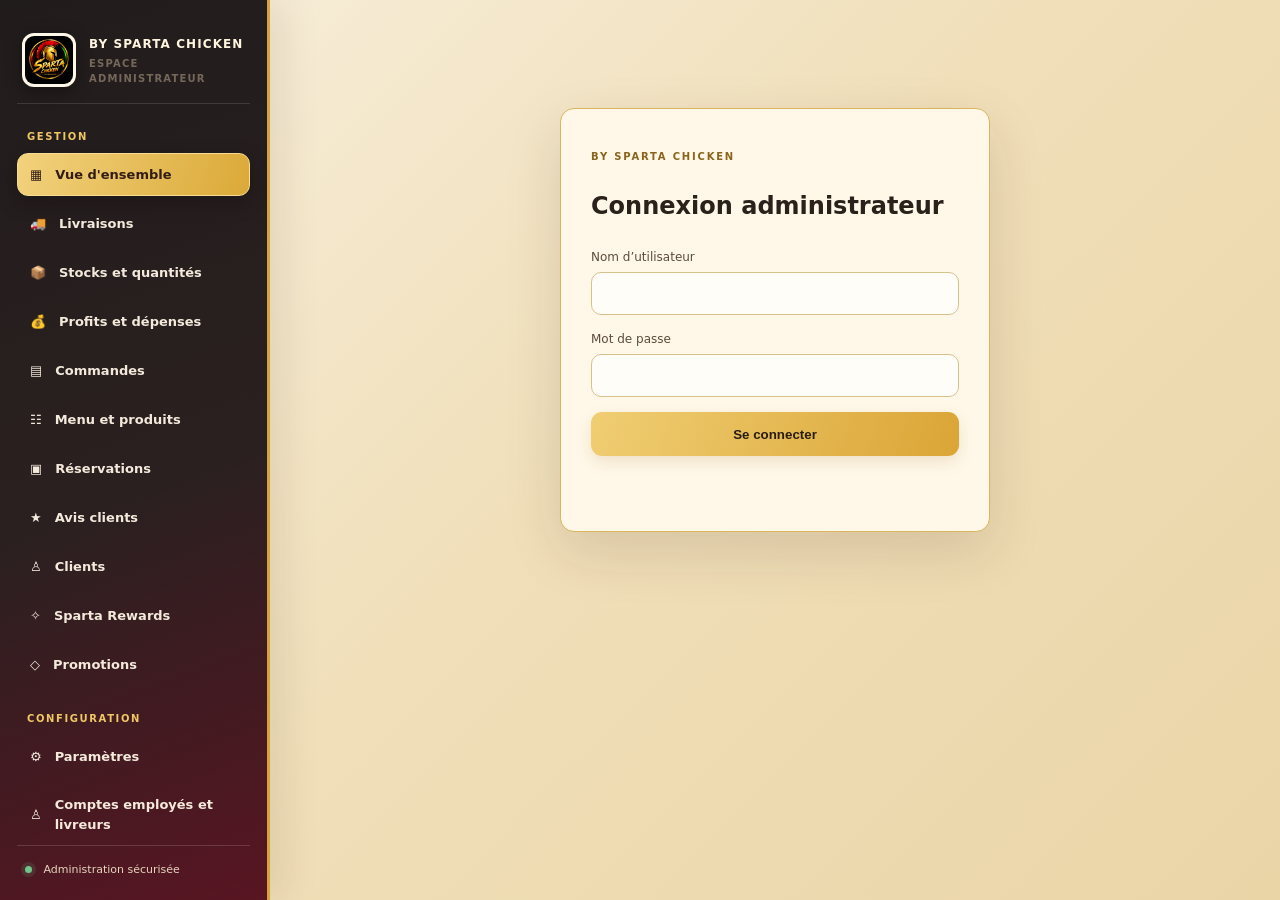
==== commit f8c1ee8a: "Add customer reviews section to admin navigation" ====
--- a/admin/index.html
+++ b/admin/index.html
@@ -21,6 +21,7 @@
         <a class="nav-link" href="#orders" data-view="orders">▤ <span>Commandes</span></a>
         <a class="nav-link" href="#menu" data-view="menu">☷ <span>Menu et produits</span></a>
         <a class="nav-link" href="#reservations" data-view="reservations">▣ <span>Réservations</span></a>
+        <a class="nav-link" href="#reviews" data-view="reviews">★ <span>Avis clients</span></a>
         <a class="nav-link" href="#customers" data-view="customers">♙ <span>Clients</span></a>
         <a class="nav-link" href="#loyalty" data-view="loyalty">✧ <span>Sparta Rewards</span></a>
         <a class="nav-link" href="#promotions" data-view="promotions">◇ <span>Promotions</span></a>
